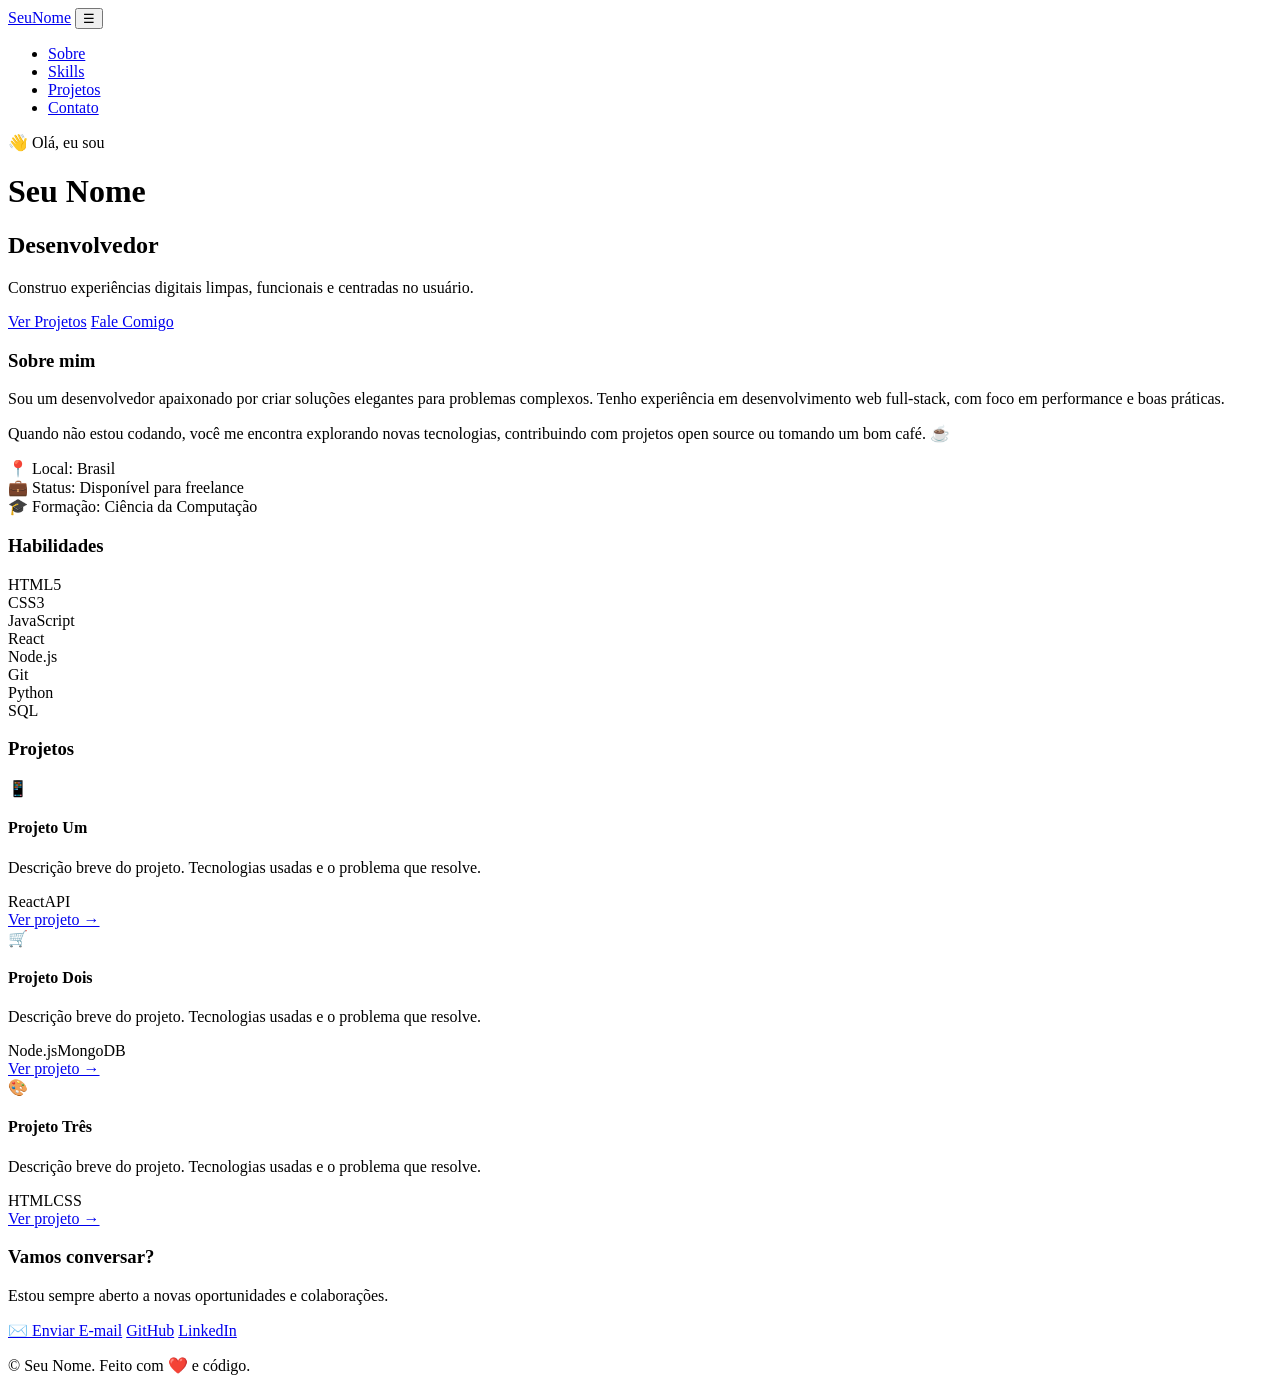
==== index.html @ 444b3ebb "Add initial HTML structure for personal portfolio" ====
<!DOCTYPE html>
<html lang="pt-BR">
<head>
  <meta charset="UTF-8">
  <meta name="viewport" content="width=device-width, initial-scale=1.0">
  <title>Seu Nome | Desenvolvedor</title>
  <meta name="description" content="Portfólio pessoal de Seu Nome - Desenvolvedor Web">
  <link rel="stylesheet" href="style.css">
  <link rel="preconnect" href="https://fonts.googleapis.com">
  <link href="https://fonts.googleapis.com/css2?family=Inter:wght@300;400;600;700&display=swap" rel="stylesheet">
</head>
<body>
  <!-- NAVBAR -->
  <nav class="navbar">
    <div class="container nav-inner">
      <a href="#" class="logo">Seu<span>Nome</span></a>
      <button class="menu-toggle" aria-label="Menu">☰</button>
      <ul class="nav-links">
        <li><a href="#sobre">Sobre</a></li>
        <li><a href="#skills">Skills</a></li>
        <li><a href="#projetos">Projetos</a></li>
        <li><a href="#contato">Contato</a></li>
      </ul>
    </div>
  </nav>

  <!-- HERO -->
  <header class="hero">
    <div class="container">
      <p class="hero-tag">👋 Olá, eu sou</p>
      <h1>Seu Nome</h1>
      <h2>Desenvolvedor <span class="typed"></span></h2>
      <p class="hero-desc">
        Construo experiências digitais limpas, funcionais e centradas no usuário.
      </p>
      <div class="hero-btns">
        <a href="#projetos" class="btn btn-primary">Ver Projetos</a>
        <a href="#contato" class="btn btn-outline">Fale Comigo</a>
      </div>
    </div>
  </header>

  <!-- SOBRE -->
  <section id="sobre" class="section">
    <div class="container">
      <h3 class="section-title">Sobre mim</h3>
      <div class="sobre-grid">
        <div class="sobre-text">
          <p>
            Sou um desenvolvedor apaixonado por criar soluções elegantes para problemas complexos.
            Tenho experiência em desenvolvimento web full-stack, com foco em performance e boas práticas.
          </p>
          <p>
            Quando não estou codando, você me encontra explorando novas tecnologias, contribuindo
            com projetos open source ou tomando um bom café. ☕
          </p>
        </div>
        <div class="sobre-info">
          <div class="info-item"><span>📍 Local:</span> Brasil</div>
          <div class="info-item"><span>💼 Status:</span> Disponível para freelance</div>
          <div class="info-item"><span>🎓 Formação:</span> Ciência da Computação</div>
        </div>
      </div>
    </div>
  </section>

  <!-- SKILLS -->
  <section id="skills" class="section section-alt">
    <div class="container">
      <h3 class="section-title">Habilidades</h3>
      <div class="skills-grid">
        <div class="skill-card"><span>HTML5</span></div>
        <div class="skill-card"><span>CSS3</span></div>
        <div class="skill-card"><span>JavaScript</span></div>
        <div class="skill-card"><span>React</span></div>
        <div class="skill-card"><span>Node.js</span></div>
        <div class="skill-card"><span>Git</span></div>
        <div class="skill-card"><span>Python</span></div>
        <div class="skill-card"><span>SQL</span></div>
      </div>
    </div>
  </section>

  <!-- PROJETOS -->
  <section id="projetos" class="section">
    <div class="container">
      <h3 class="section-title">Projetos</h3>
      <div class="projetos-grid">
        <article class="projeto-card">
          <div class="projeto-img">📱</div>
          <h4>Projeto Um</h4>
          <p>Descrição breve do projeto. Tecnologias usadas e o problema que resolve.</p>
          <div class="tags"><span>React</span><span>API</span></div>
          <a href="#" class="projeto-link">Ver projeto →</a>
        </article>
        <article class="projeto-card">
          <div class="projeto-img">🛒</div>
          <h4>Projeto Dois</h4>
          <p>Descrição breve do projeto. Tecnologias usadas e o problema que resolve.</p>
          <div class="tags"><span>Node.js</span><span>MongoDB</span></div>
          <a href="#" class="projeto-link">Ver projeto →</a>
        </article>
        <article class="projeto-card">
          <div class="projeto-img">🎨</div>
          <h4>Projeto Três</h4>
          <p>Descrição breve do projeto. Tecnologias usadas e o problema que resolve.</p>
          <div class="tags"><span>HTML</span><span>CSS</span></div>
          <a href="#" class="projeto-link">Ver projeto →</a>
        </article>
      </div>
    </div>
  </section>

  <!-- CONTATO -->
  <section id="contato" class="section section-alt">
    <div class="container contato-inner">
      <h3 class="section-title">Vamos conversar?</h3>
      <p>Estou sempre aberto a novas oportunidades e colaborações.</p>
      <div class="contato-links">
        <a href="mailto:seuemail@exemplo.com" class="btn btn-primary">✉️ Enviar E-mail</a>
        <a href="https://github.com/seu-usuario" target="_blank" class="btn btn-outline">GitHub</a>
        <a href="https://linkedin.com/in/seu-usuario" target="_blank" class="btn btn-outline">LinkedIn</a>
      </div>
    </div>
  </section>

  <footer>
    <div class="container">
      <p>© <span id="ano"></span> Seu Nome. Feito com ❤️ e código.</p>
    </div>
  </footer>

  <script src="script.js"></script>
</body>
</html>
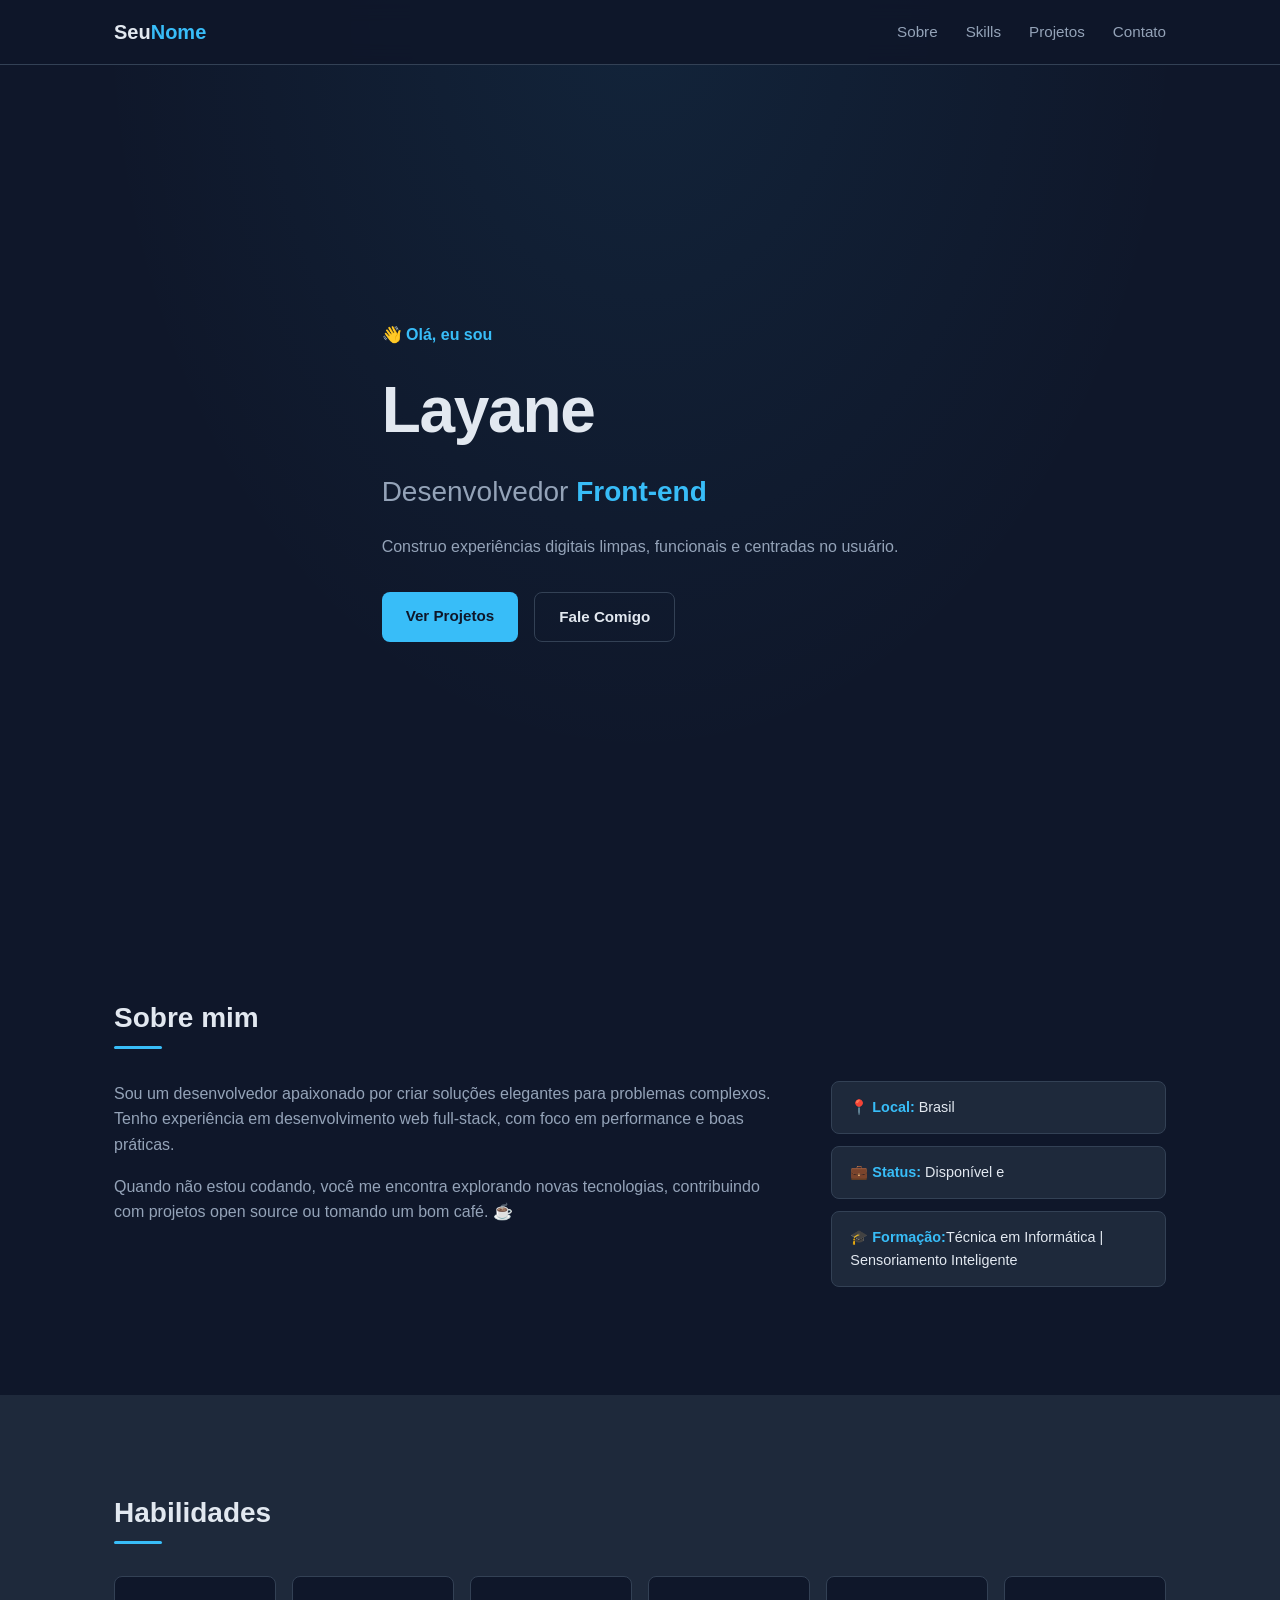
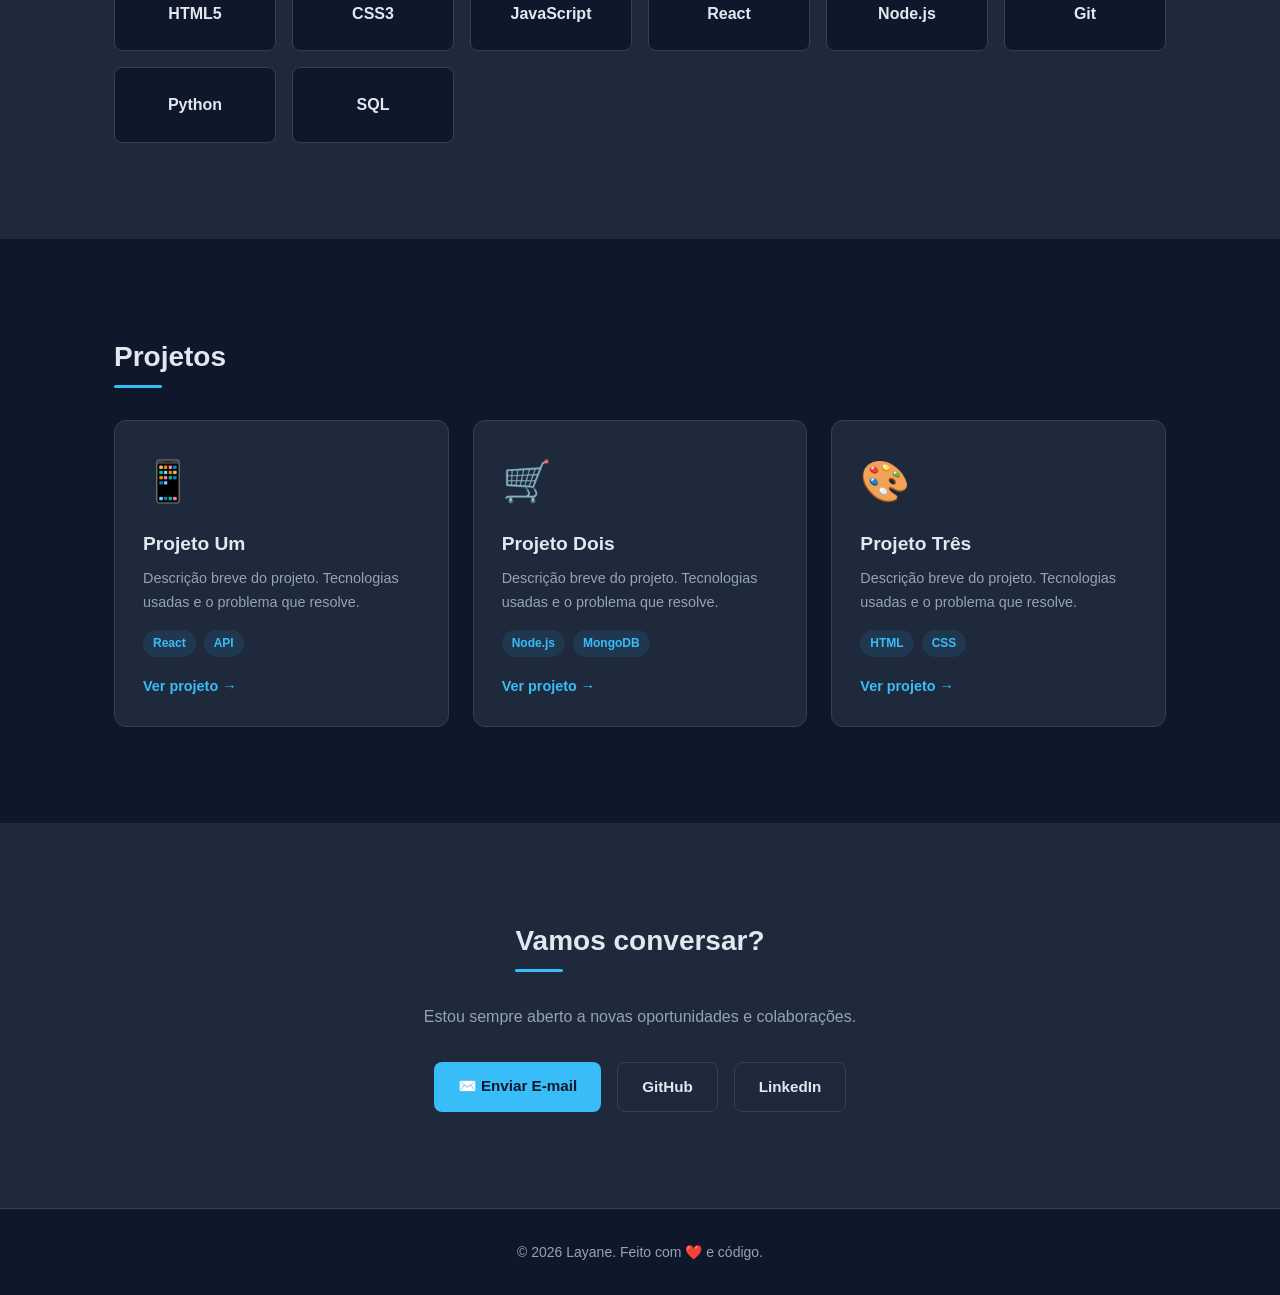
==== commit 31d61ad1: "Update index.html" ====
--- a/index.html
+++ b/index.html
@@ -3,7 +3,7 @@
 <head>
   <meta charset="UTF-8">
   <meta name="viewport" content="width=device-width, initial-scale=1.0">
-  <title>Seu Nome | Desenvolvedor</title>
+  <title>Layane Santos  | Desenvolvedor</title>
   <meta name="description" content="Portfólio pessoal de Seu Nome - Desenvolvedor Web">
   <link rel="stylesheet" href="style.css">
   <link rel="preconnect" href="https://fonts.googleapis.com">
@@ -28,7 +28,7 @@
   <header class="hero">
     <div class="container">
       <p class="hero-tag">👋 Olá, eu sou</p>
-      <h1>Seu Nome</h1>
+      <h1>Layane</h1>
       <h2>Desenvolvedor <span class="typed"></span></h2>
       <p class="hero-desc">
         Construo experiências digitais limpas, funcionais e centradas no usuário.
@@ -57,8 +57,8 @@
         </div>
         <div class="sobre-info">
           <div class="info-item"><span>📍 Local:</span> Brasil</div>
-          <div class="info-item"><span>💼 Status:</span> Disponível para freelance</div>
-          <div class="info-item"><span>🎓 Formação:</span> Ciência da Computação</div>
+          <div class="info-item"><span>💼 Status:</span> Disponível e</div>
+          <div class="info-item"><span>🎓 Formação:</span>Técnica em Informática | Sensoriamento Inteligente </div>
         </div>
       </div>
     </div>
@@ -126,7 +126,7 @@
 
   <footer>
     <div class="container">
-      <p>© <span id="ano"></span> Seu Nome. Feito com ❤️ e código.</p>
+      <p>© <span id="ano"></span> Layane. Feito com ❤️ e código.</p>
     </div>
   </footer>
 
--- a/style.css
+++ b/style.css
@@ -0,0 +1,249 @@
+:root {
+  --bg: #0f172a;
+  --bg-alt: #1e293b;
+  --text: #e2e8f0;
+  --text-muted: #94a3b8;
+  --accent: #38bdf8;
+  --accent-dark: #0ea5e9;
+  --border: #334155;
+}
+
+* { margin: 0; padding: 0; box-sizing: border-box; }
+
+html { scroll-behavior: smooth; }
+
+body {
+  font-family: 'Inter', sans-serif;
+  background: var(--bg);
+  color: var(--text);
+  line-height: 1.6;
+}
+
+.container {
+  max-width: 1100px;
+  margin: 0 auto;
+  padding: 0 24px;
+}
+
+/* NAVBAR */
+.navbar {
+  position: fixed;
+  top: 0; left: 0; right: 0;
+  background: rgba(15, 23, 42, 0.9);
+  backdrop-filter: blur(10px);
+  border-bottom: 1px solid var(--border);
+  z-index: 100;
+}
+.nav-inner {
+  display: flex;
+  justify-content: space-between;
+  align-items: center;
+  height: 64px;
+}
+.logo {
+  font-weight: 700;
+  font-size: 1.25rem;
+  color: var(--text);
+  text-decoration: none;
+}
+.logo span { color: var(--accent); }
+.nav-links {
+  display: flex;
+  gap: 28px;
+  list-style: none;
+}
+.nav-links a {
+  color: var(--text-muted);
+  text-decoration: none;
+  font-size: 0.95rem;
+  transition: color 0.2s;
+}
+.nav-links a:hover { color: var(--accent); }
+.menu-toggle {
+  display: none;
+  background: none;
+  border: none;
+  color: var(--text);
+  font-size: 1.5rem;
+  cursor: pointer;
+}
+
+/* HERO */
+.hero {
+  min-height: 100vh;
+  display: flex;
+  align-items: center;
+  padding-top: 64px;
+  background: radial-gradient(ellipse at top, rgba(56, 189, 248, 0.08), transparent 60%);
+}
+.hero-tag { color: var(--accent); font-weight: 600; margin-bottom: 12px; }
+.hero h1 {
+  font-size: clamp(2.5rem, 6vw, 4rem);
+  font-weight: 700;
+  letter-spacing: -0.02em;
+  margin-bottom: 8px;
+}
+.hero h2 {
+  font-size: clamp(1.25rem, 3vw, 1.75rem);
+  font-weight: 400;
+  color: var(--text-muted);
+  margin-bottom: 20px;
+}
+.typed { color: var(--accent); font-weight: 600; }
+.hero-desc {
+  max-width: 520px;
+  color: var(--text-muted);
+  margin-bottom: 32px;
+}
+.hero-btns { display: flex; gap: 16px; flex-wrap: wrap; }
+
+/* BOTÕES */
+.btn {
+  display: inline-block;
+  padding: 12px 24px;
+  border-radius: 8px;
+  font-weight: 600;
+  font-size: 0.95rem;
+  text-decoration: none;
+  transition: all 0.2s;
+  cursor: pointer;
+}
+.btn-primary {
+  background: var(--accent);
+  color: #0f172a;
+}
+.btn-primary:hover { background: var(--accent-dark); transform: translateY(-2px); }
+.btn-outline {
+  border: 1px solid var(--border);
+  color: var(--text);
+}
+.btn-outline:hover { border-color: var(--accent); color: var(--accent); }
+
+/* SEÇÕES */
+.section { padding: 96px 0; }
+.section-alt { background: var(--bg-alt); }
+.section-title {
+  font-size: 1.75rem;
+  font-weight: 700;
+  margin-bottom: 40px;
+  position: relative;
+  display: inline-block;
+}
+.section-title::after {
+  content: '';
+  position: absolute;
+  bottom: -8px; left: 0;
+  width: 48px; height: 3px;
+  background: var(--accent);
+  border-radius: 2px;
+}
+
+/* SOBRE */
+.sobre-grid {
+  display: grid;
+  grid-template-columns: 2fr 1fr;
+  gap: 48px;
+  align-items: start;
+}
+.sobre-text p { color: var(--text-muted); margin-bottom: 16px; }
+.info-item {
+  background: var(--bg-alt);
+  border: 1px solid var(--border);
+  border-radius: 8px;
+  padding: 14px 18px;
+  margin-bottom: 12px;
+  font-size: 0.9rem;
+}
+.info-item span { color: var(--accent); font-weight: 600; }
+
+/* SKILLS */
+.skills-grid {
+  display: grid;
+  grid-template-columns: repeat(auto-fill, minmax(140px, 1fr));
+  gap: 16px;
+}
+.skill-card {
+  background: var(--bg);
+  border: 1px solid var(--border);
+  border-radius: 8px;
+  padding: 24px;
+  text-align: center;
+  font-weight: 600;
+  transition: all 0.2s;
+}
+.skill-card:hover {
+  border-color: var(--accent);
+  transform: translateY(-4px);
+}
+
+/* PROJETOS */
+.projetos-grid {
+  display: grid;
+  grid-template-columns: repeat(auto-fit, minmax(280px, 1fr));
+  gap: 24px;
+}
+.projeto-card {
+  background: var(--bg-alt);
+  border: 1px solid var(--border);
+  border-radius: 12px;
+  padding: 28px;
+  transition: all 0.3s;
+}
+.projeto-card:hover {
+  border-color: var(--accent);
+  transform: translateY(-6px);
+}
+.projeto-img {
+  font-size: 2.5rem;
+  margin-bottom: 16px;
+}
+.projeto-card h4 { font-size: 1.2rem; margin-bottom: 8px; }
+.projeto-card p { color: var(--text-muted); font-size: 0.9rem; margin-bottom: 16px; }
+.tags { display: flex; gap: 8px; flex-wrap: wrap; margin-bottom: 16px; }
+.tags span {
+  font-size: 0.75rem;
+  background: rgba(56, 189, 248, 0.1);
+  color: var(--accent);
+  padding: 4px 10px;
+  border-radius: 20px;
+  font-weight: 600;
+}
+.projeto-link {
+  color: var(--accent);
+  text-decoration: none;
+  font-size: 0.9rem;
+  font-weight: 600;
+}
+.projeto-link:hover { text-decoration: underline; }
+
+/* CONTATO */
+.contato-inner { text-align: center; }
+.contato-inner p { color: var(--text-muted); margin-bottom: 32px; }
+.contato-links { display: flex; gap: 16px; justify-content: center; flex-wrap: wrap; }
+
+/* FOOTER */
+footer {
+  border-top: 1px solid var(--border);
+  padding: 32px 0;
+  text-align: center;
+  color: var(--text-muted);
+  font-size: 0.875rem;
+}
+
+/* RESPONSIVO */
+@media (max-width: 768px) {
+  .menu-toggle { display: block; }
+  .nav-links {
+    position: absolute;
+    top: 64px; left: 0; right: 0;
+    background: var(--bg);
+    border-bottom: 1px solid var(--border);
+    flex-direction: column;
+    padding: 20px 24px;
+    gap: 16px;
+    display: none;
+  }
+  .nav-links.open { display: flex; }
+  .sobre-grid { grid-template-columns: 1fr; }
+  .section { padding: 64px 0; }
+}
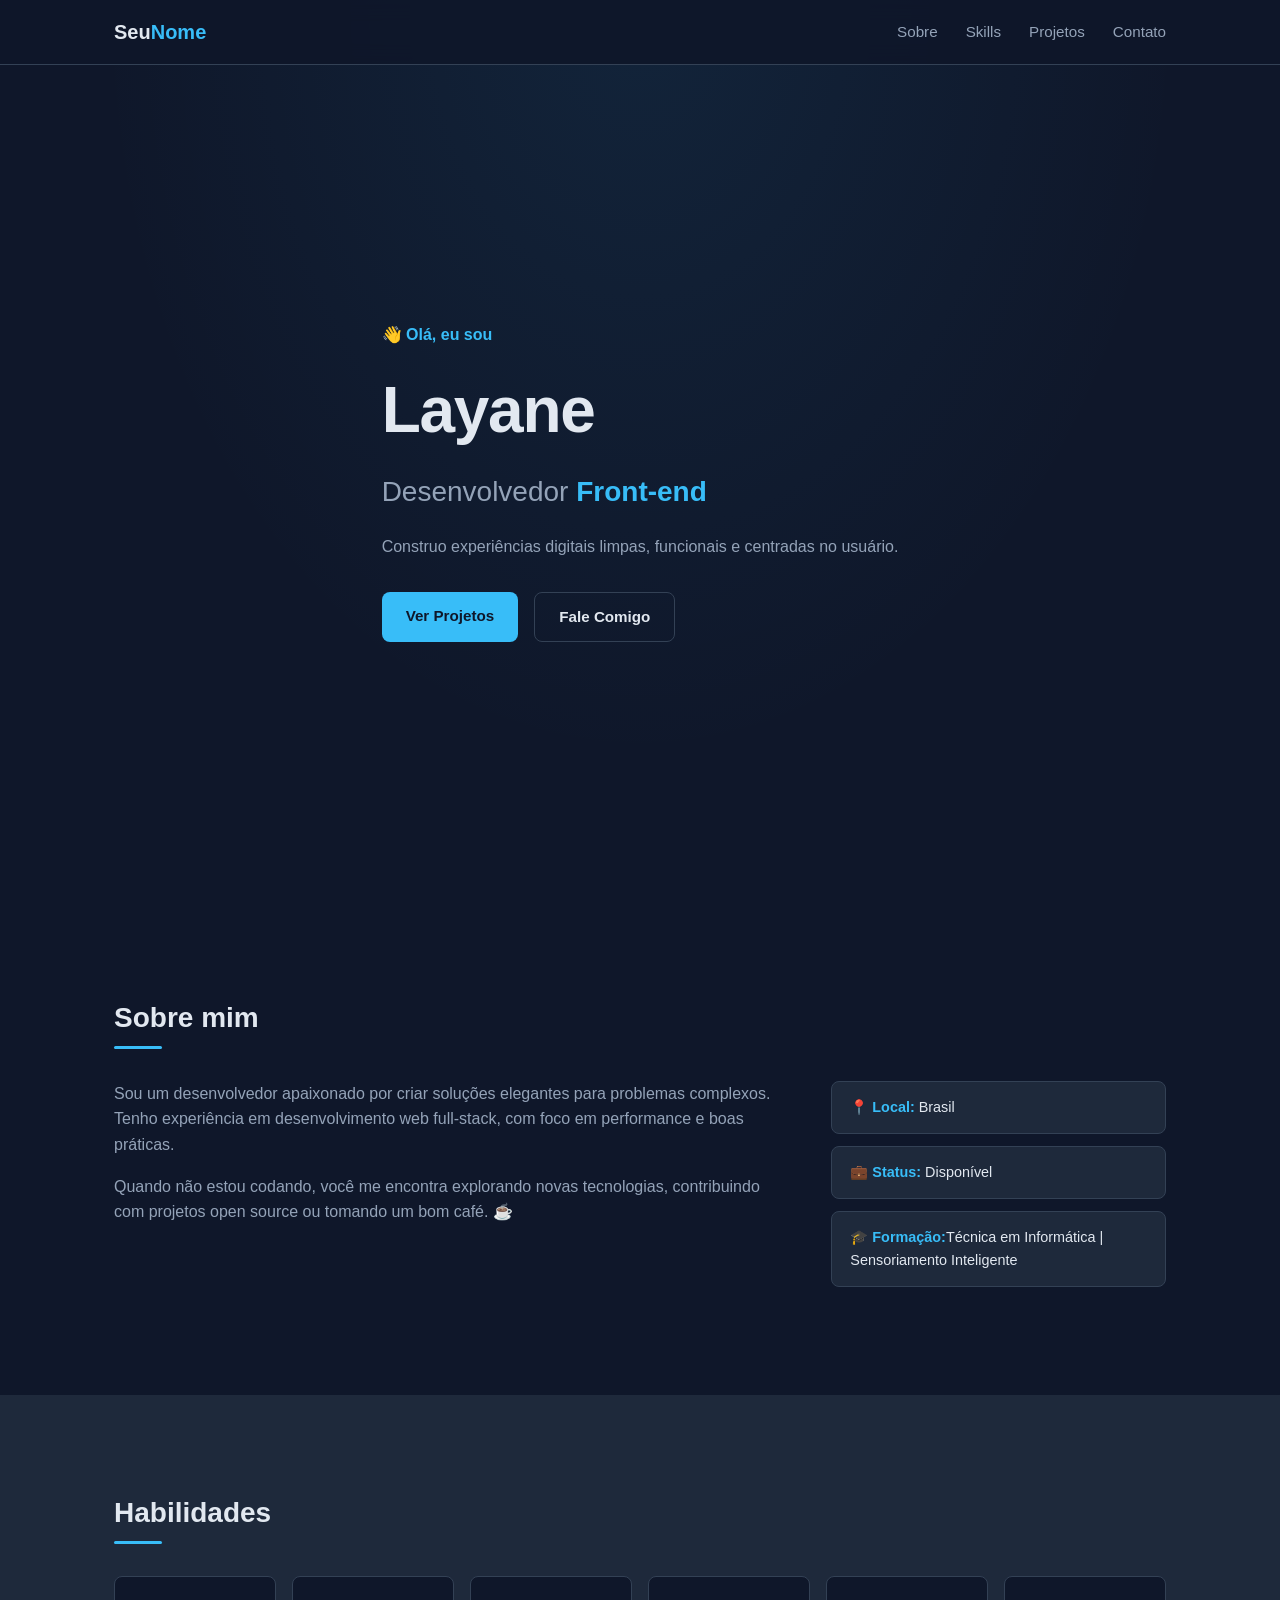
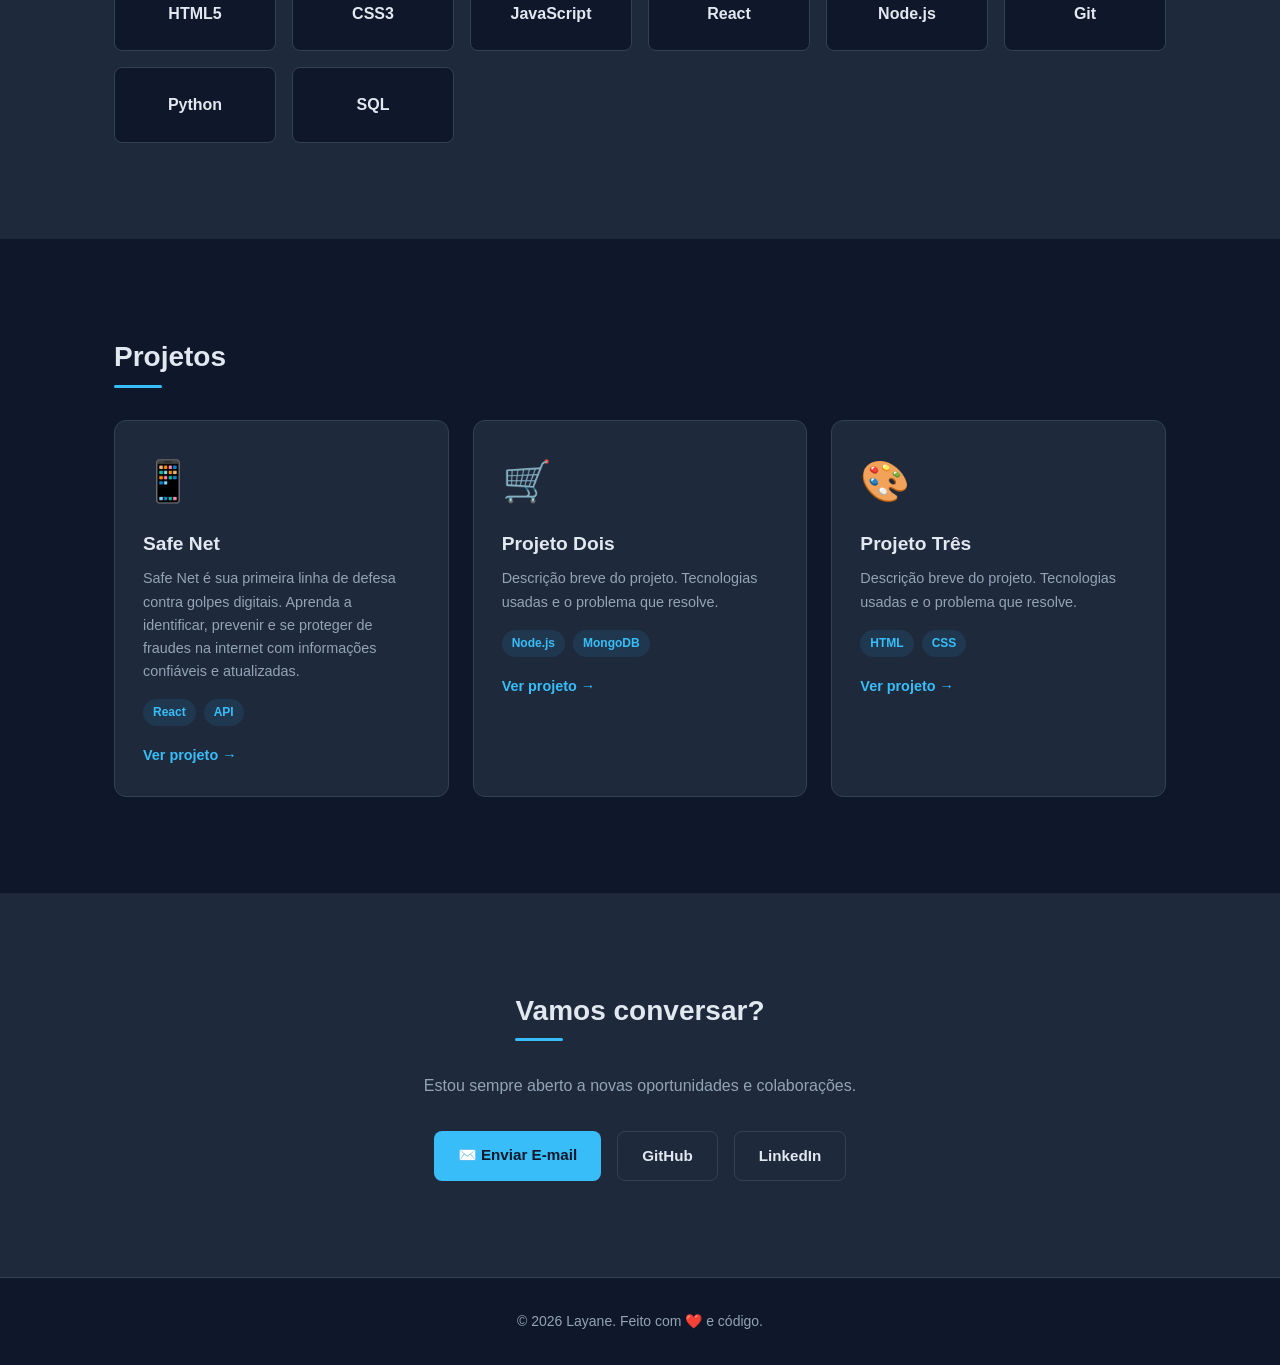
==== commit e930d68a: "Update index.html" ====
--- a/index.html
+++ b/index.html
@@ -57,7 +57,7 @@
         </div>
         <div class="sobre-info">
           <div class="info-item"><span>📍 Local:</span> Brasil</div>
-          <div class="info-item"><span>💼 Status:</span> Disponível e</div>
+          <div class="info-item"><span>💼 Status:</span> Disponível </div>
           <div class="info-item"><span>🎓 Formação:</span>Técnica em Informática | Sensoriamento Inteligente </div>
         </div>
       </div>
@@ -88,10 +88,10 @@
       <div class="projetos-grid">
         <article class="projeto-card">
           <div class="projeto-img">📱</div>
-          <h4>Projeto Um</h4>
-          <p>Descrição breve do projeto. Tecnologias usadas e o problema que resolve.</p>
+          <h4>Safe Net</h4>
+          <p>Safe Net é sua primeira linha de defesa contra golpes digitais. Aprenda a identificar, prevenir e se proteger de fraudes na internet com informações confiáveis e atualizadas.</p>
           <div class="tags"><span>React</span><span>API</span></div>
-          <a href="#" class="projeto-link">Ver projeto →</a>
+          <a href="https://joaomario793.github.io/SAFENET./" class="projeto-link">Ver projeto →</a>
         </article>
         <article class="projeto-card">
           <div class="projeto-img">🛒</div>
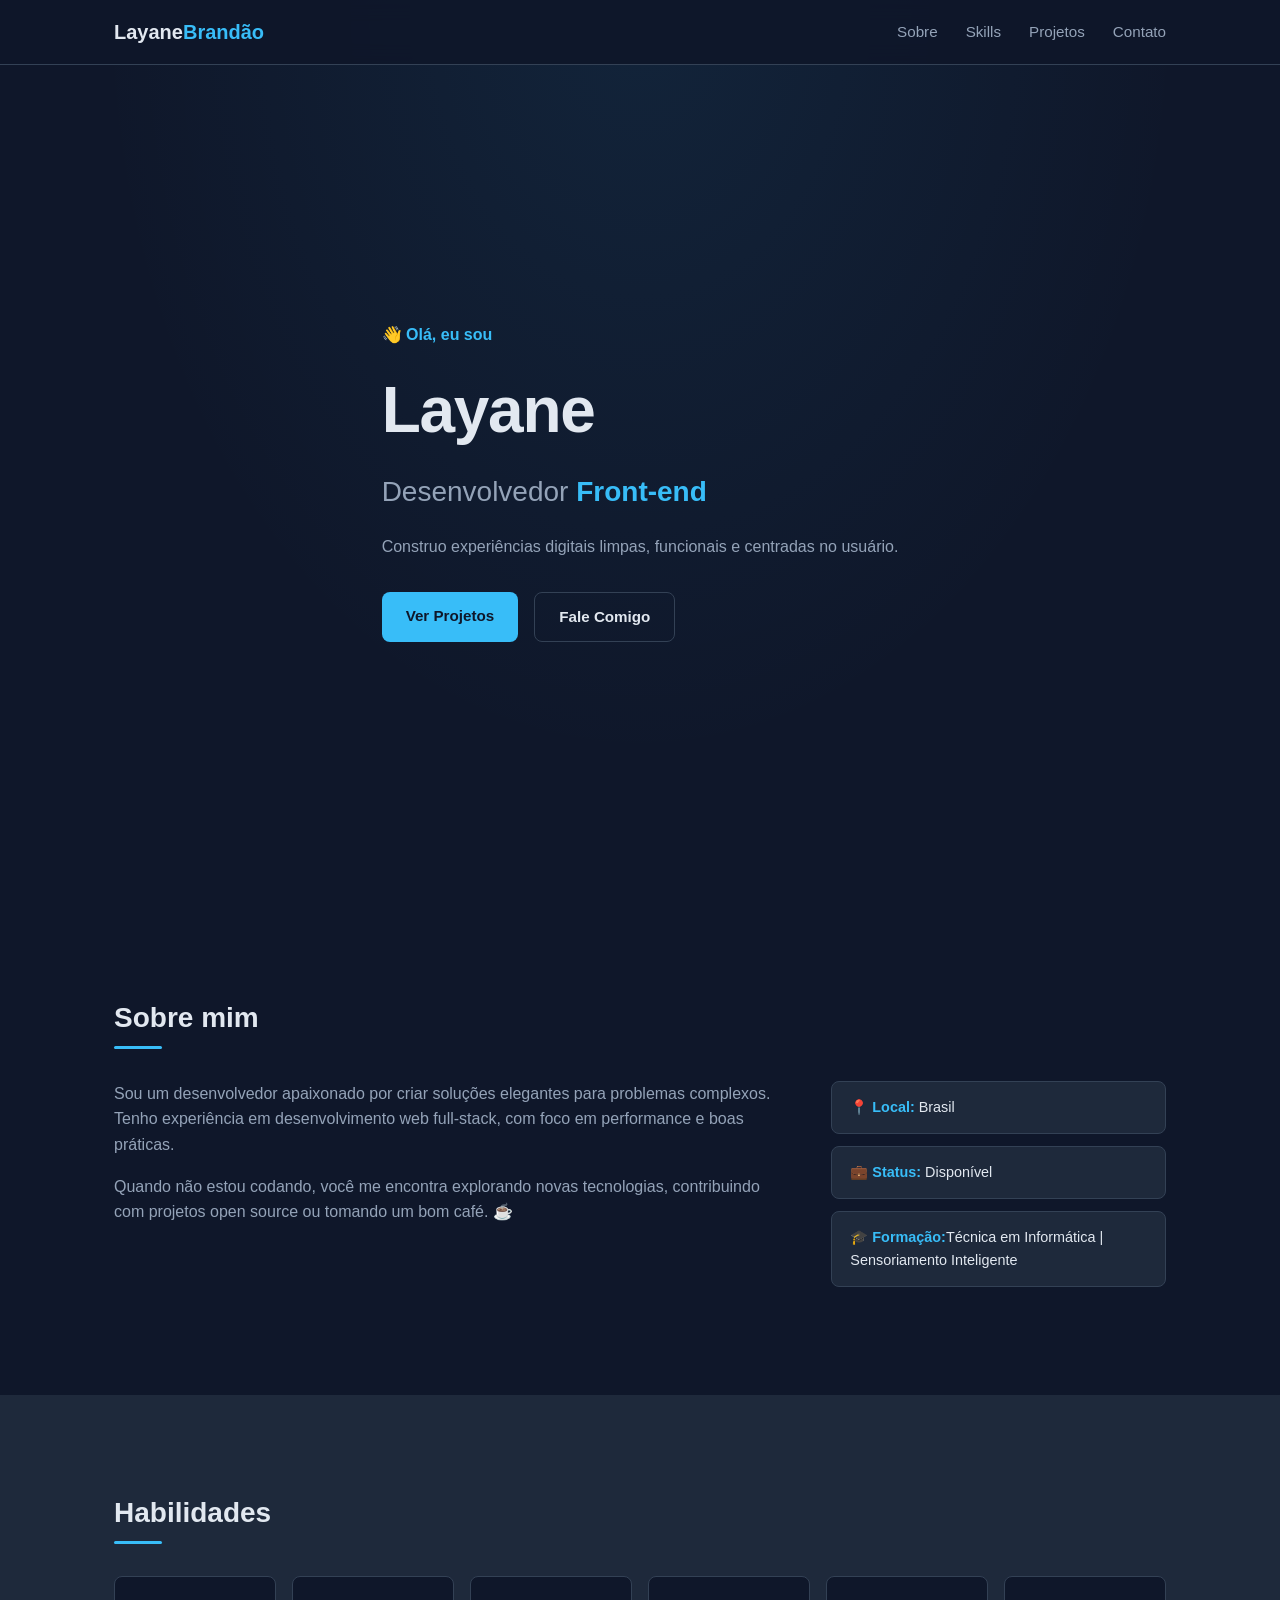
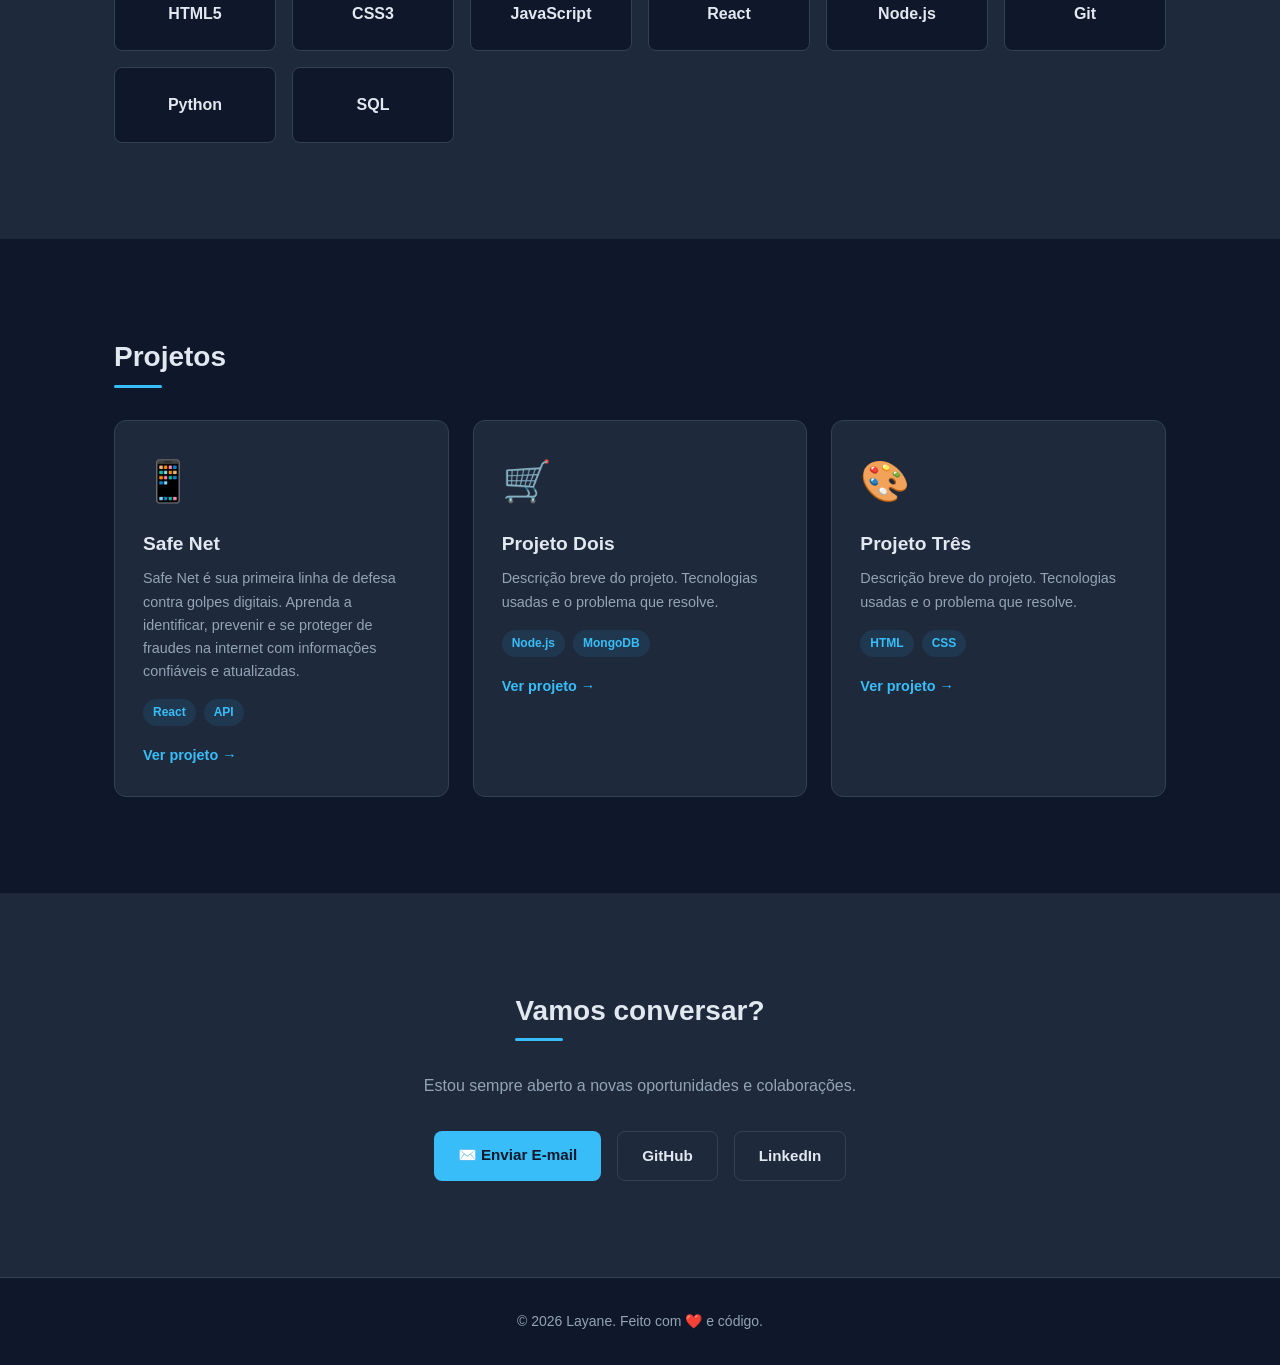
==== commit d3bd7a08: "Update index.html" ====
--- a/index.html
+++ b/index.html
@@ -13,7 +13,7 @@
   <!-- NAVBAR -->
   <nav class="navbar">
     <div class="container nav-inner">
-      <a href="#" class="logo">Seu<span>Nome</span></a>
+      <a href="#" class="logo">Layane<span>Brandão</span></a>
       <button class="menu-toggle" aria-label="Menu">☰</button>
       <ul class="nav-links">
         <li><a href="#sobre">Sobre</a></li>
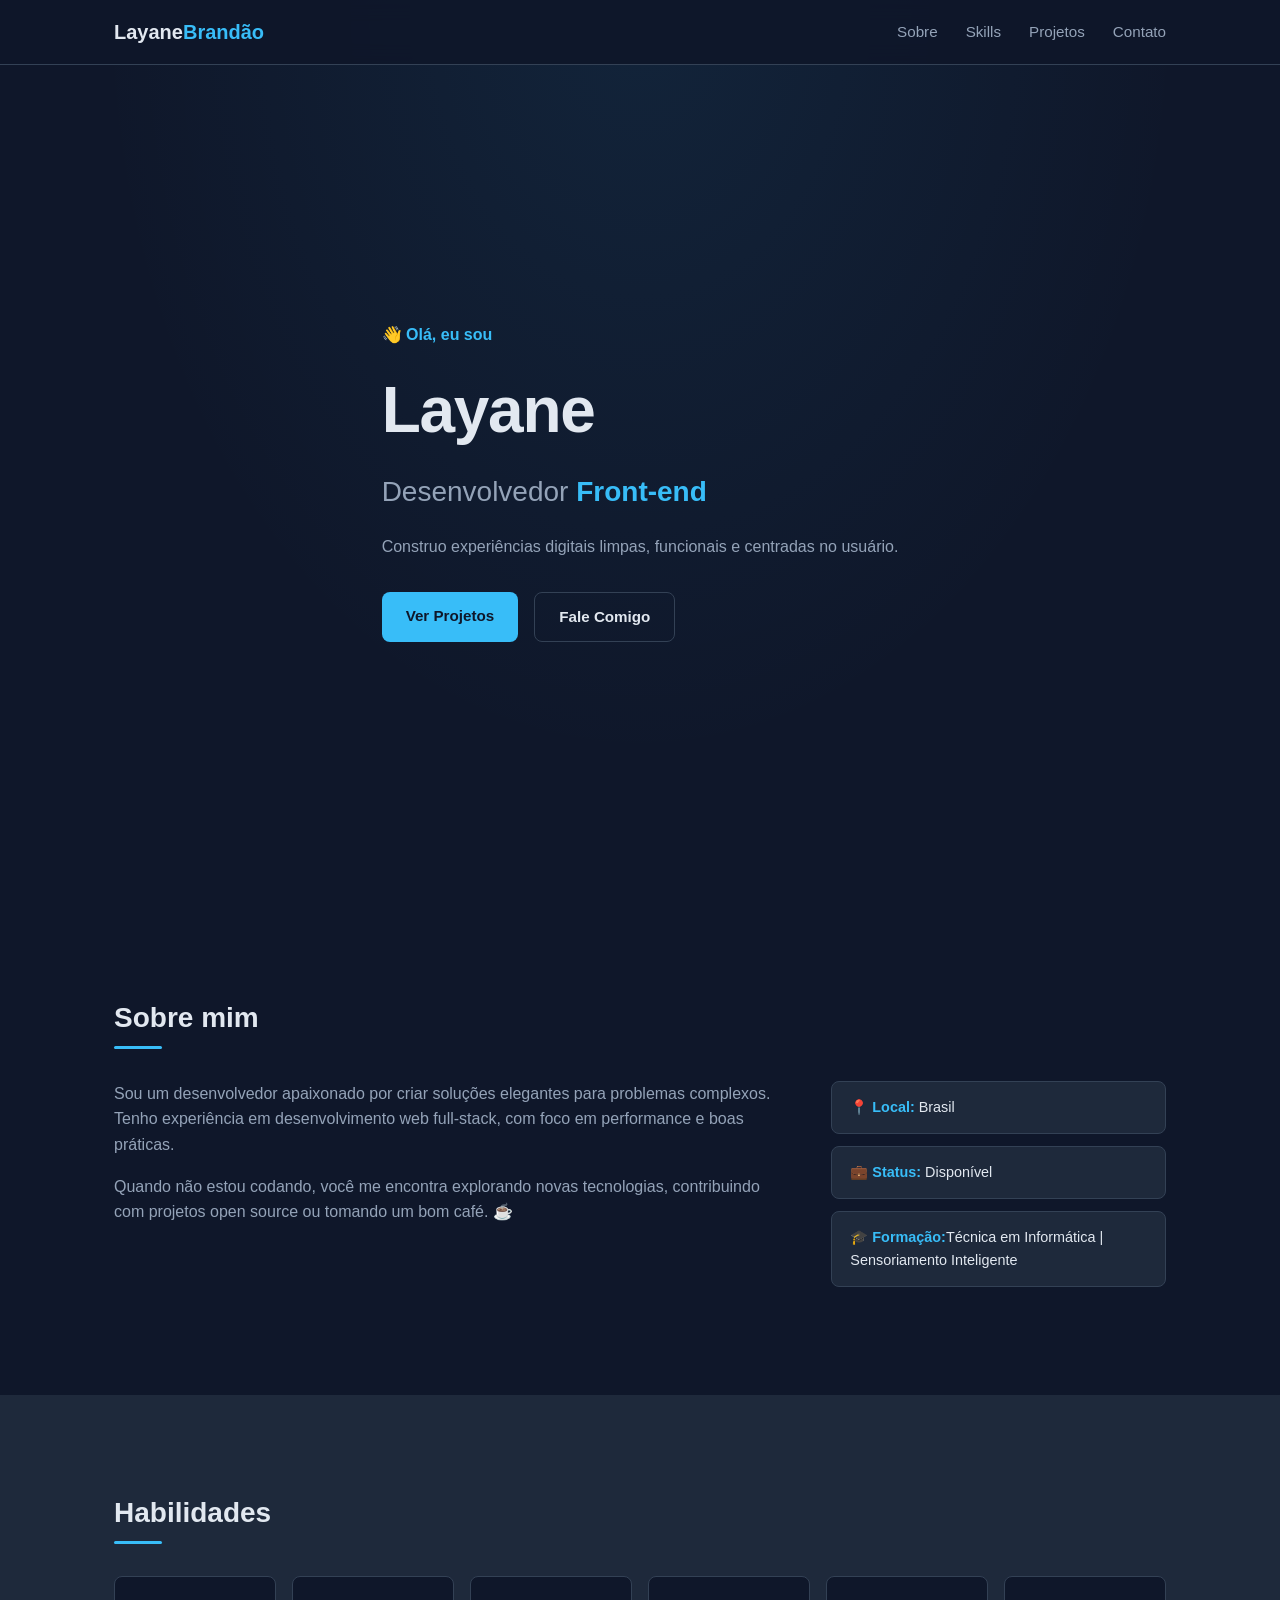
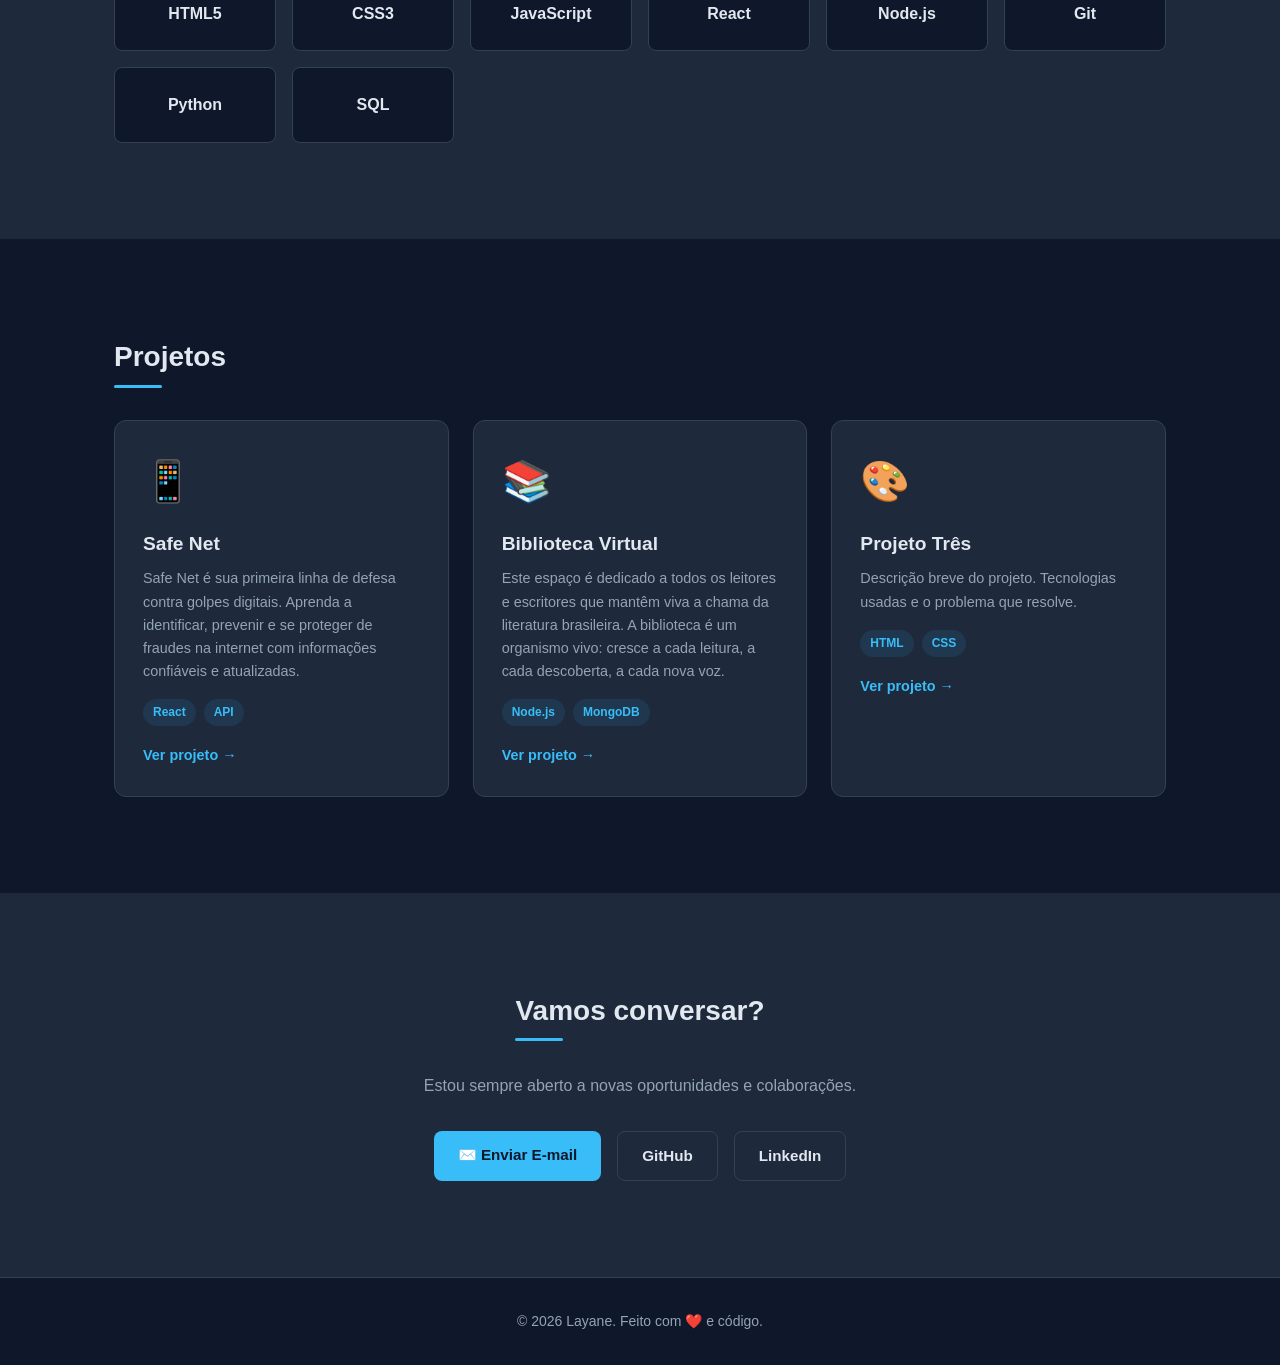
==== commit 3082fb38: "Update index.html" ====
--- a/index.html
+++ b/index.html
@@ -93,13 +93,16 @@
           <div class="tags"><span>React</span><span>API</span></div>
           <a href="https://joaomario793.github.io/SAFENET./" class="projeto-link">Ver projeto →</a>
         </article>
+        
+        <!-- PROJETO DOIS ATUALIZADO -->
         <article class="projeto-card">
-          <div class="projeto-img">🛒</div>
-          <h4>Projeto Dois</h4>
-          <p>Descrição breve do projeto. Tecnologias usadas e o problema que resolve.</p>
+          <div class="projeto-img">📚</div>
+          <h4>Biblioteca Virtual</h4>
+          <p>Este espaço é dedicado a todos os leitores e escritores que mantêm viva a chama da literatura brasileira. A biblioteca é um organismo vivo: cresce a cada leitura, a cada descoberta, a cada nova voz.</p>
           <div class="tags"><span>Node.js</span><span>MongoDB</span></div>
-          <a href="#" class="projeto-link">Ver projeto →</a>
+          <a href="https://layaneproff2020-create.github.io/biblioteca-virtual/" target="_blank" class="projeto-link">Ver projeto →</a>
         </article>
+        
         <article class="projeto-card">
           <div class="projeto-img">🎨</div>
           <h4>Projeto Três</h4>
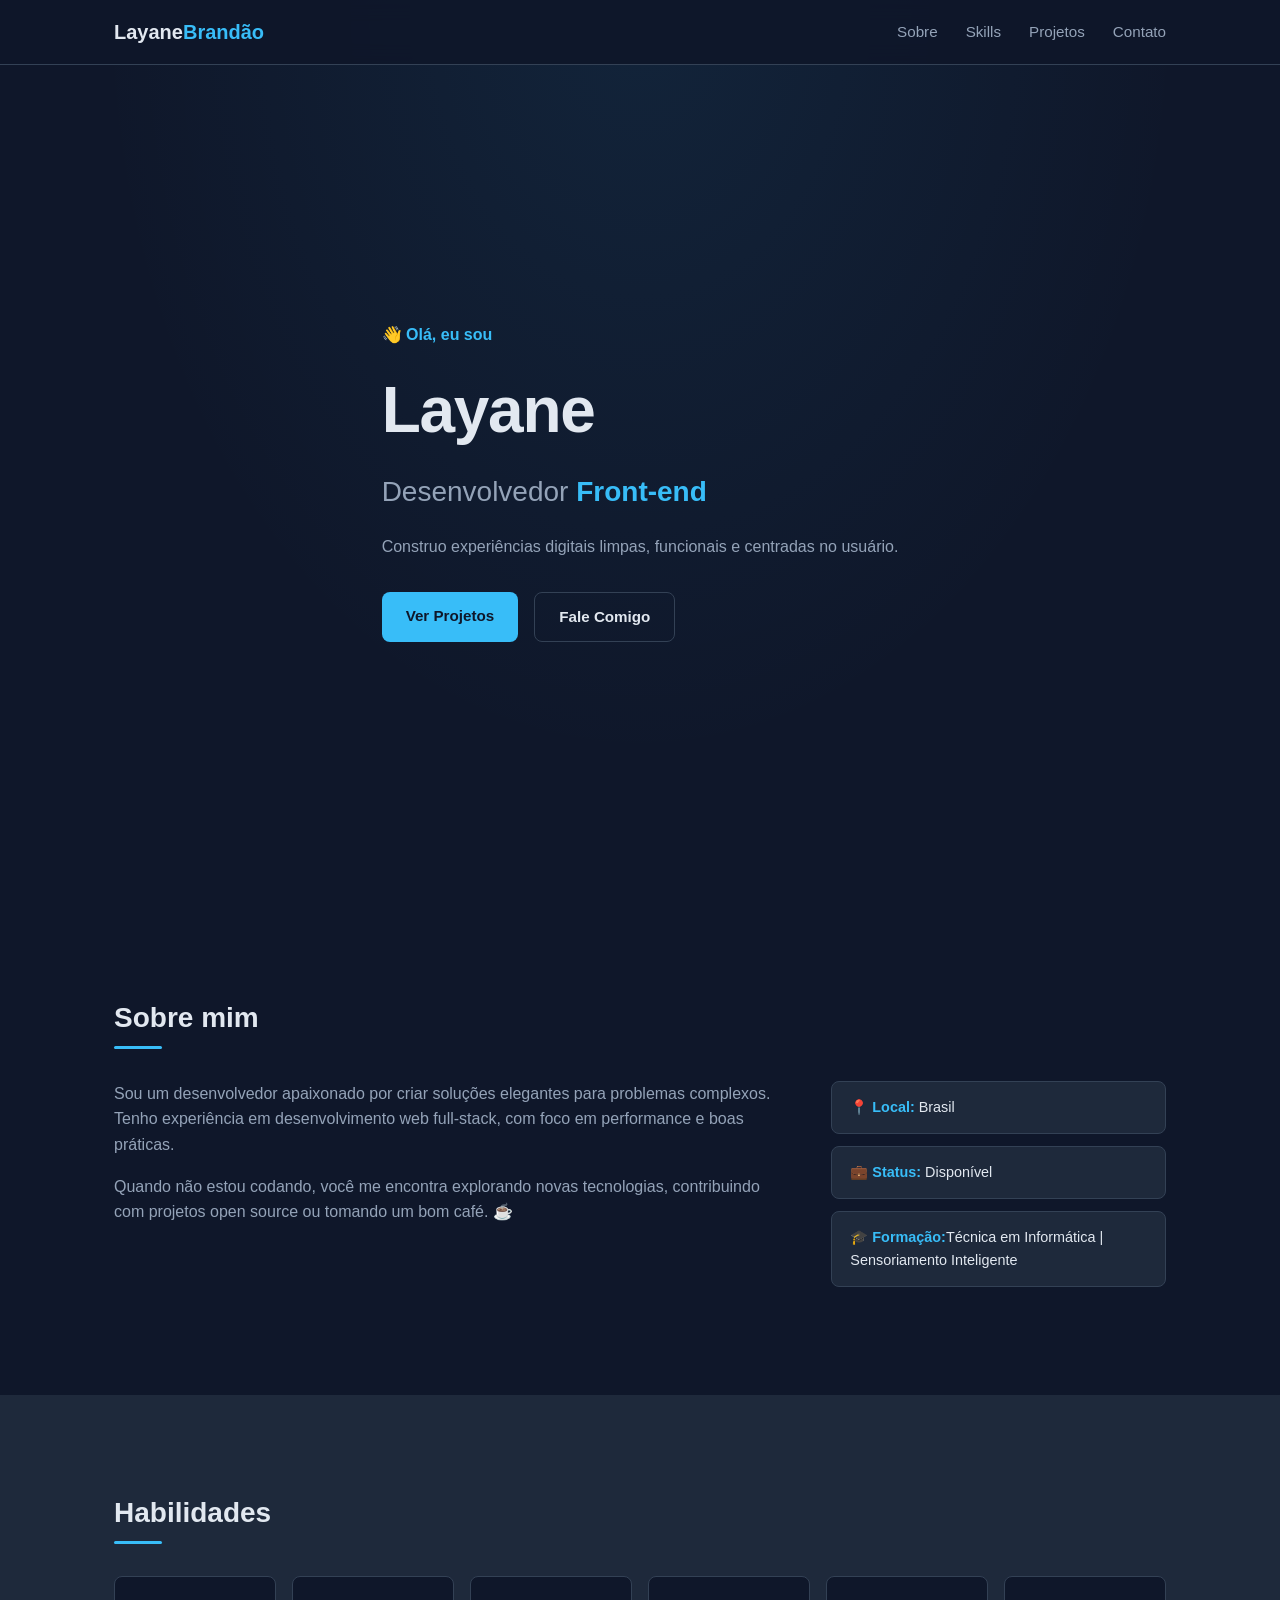
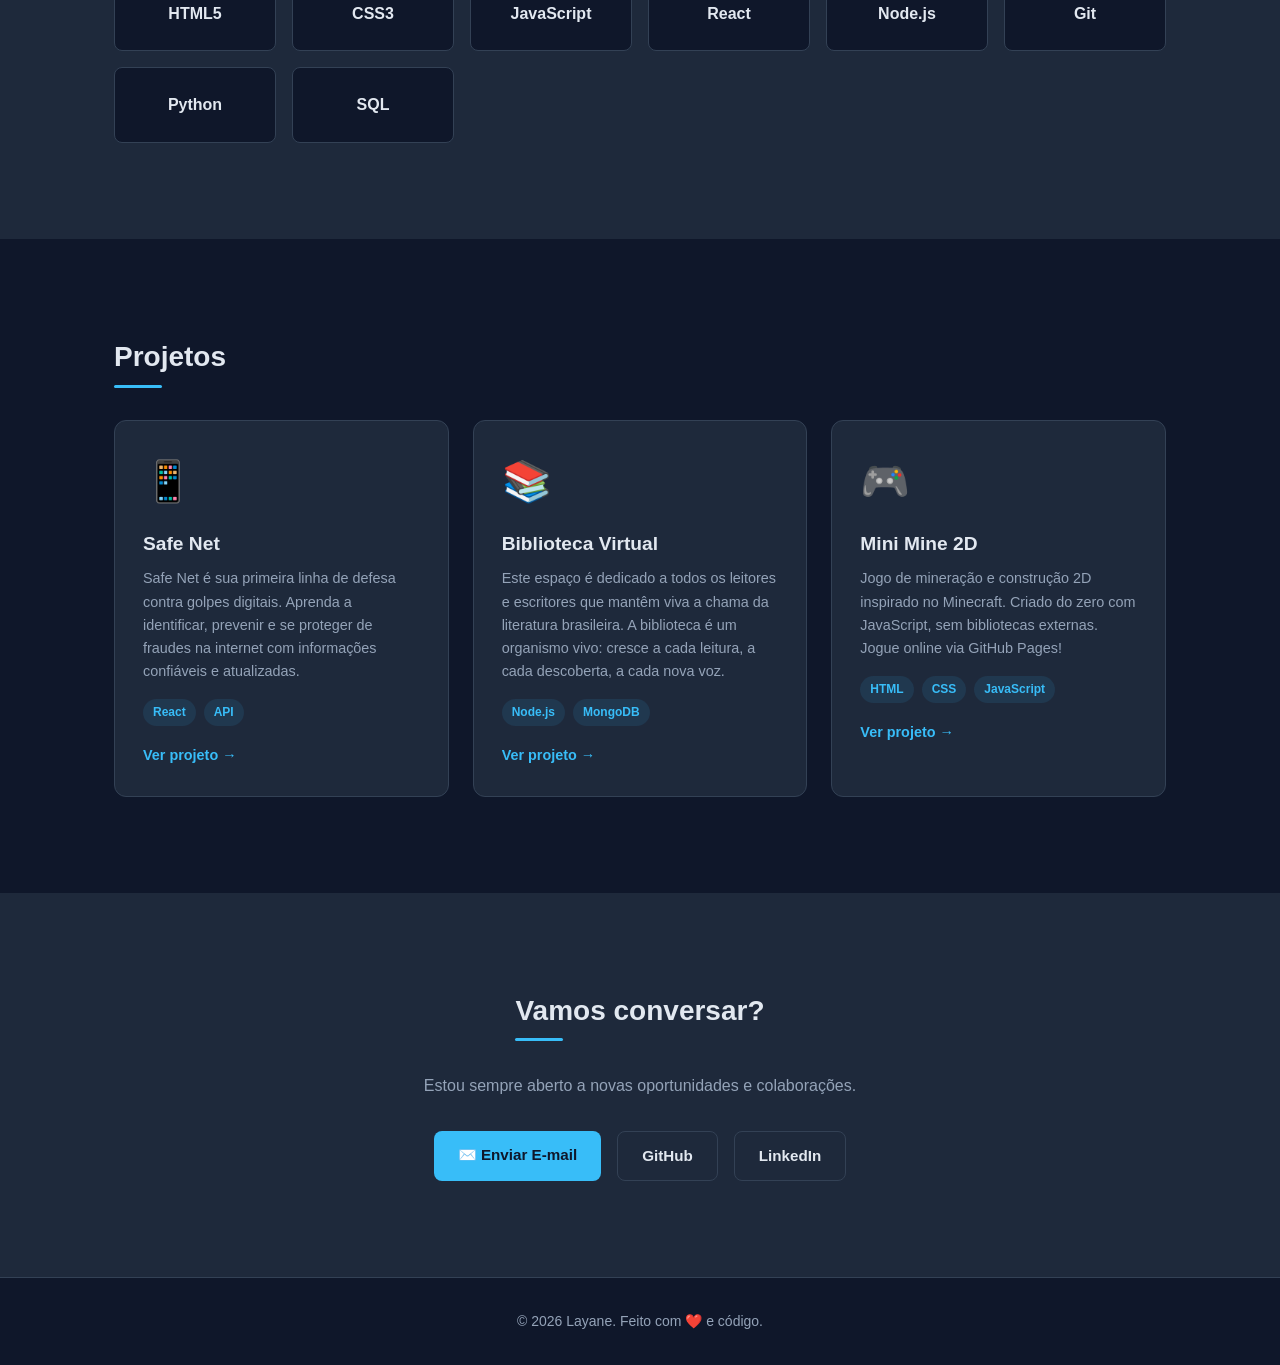
==== commit 2b64ec6a: "Update project details in index.html" ====
--- a/index.html
+++ b/index.html
@@ -94,7 +94,6 @@
           <a href="https://joaomario793.github.io/SAFENET./" class="projeto-link">Ver projeto →</a>
         </article>
         
-        <!-- PROJETO DOIS ATUALIZADO -->
         <article class="projeto-card">
           <div class="projeto-img">📚</div>
           <h4>Biblioteca Virtual</h4>
@@ -103,12 +102,13 @@
           <a href="https://layaneproff2020-create.github.io/biblioteca-virtual/" target="_blank" class="projeto-link">Ver projeto →</a>
         </article>
         
+        <!-- PROJETO TRÊS ATUALIZADO -->
         <article class="projeto-card">
-          <div class="projeto-img">🎨</div>
-          <h4>Projeto Três</h4>
-          <p>Descrição breve do projeto. Tecnologias usadas e o problema que resolve.</p>
-          <div class="tags"><span>HTML</span><span>CSS</span></div>
-          <a href="#" class="projeto-link">Ver projeto →</a>
+          <div class="projeto-img">🎮</div>
+          <h4>Mini Mine 2D</h4>
+          <p>Jogo de mineração e construção 2D inspirado no Minecraft. Criado do zero com JavaScript, sem bibliotecas externas. Jogue online via GitHub Pages!</p>
+          <div class="tags"><span>HTML</span><span>CSS</span><span>JavaScript</span></div>
+          <a href="https://layaneproff2020-create.github.io/mini-mine-2d/" target="_blank" class="projeto-link">Ver projeto →</a>
         </article>
       </div>
     </div>
